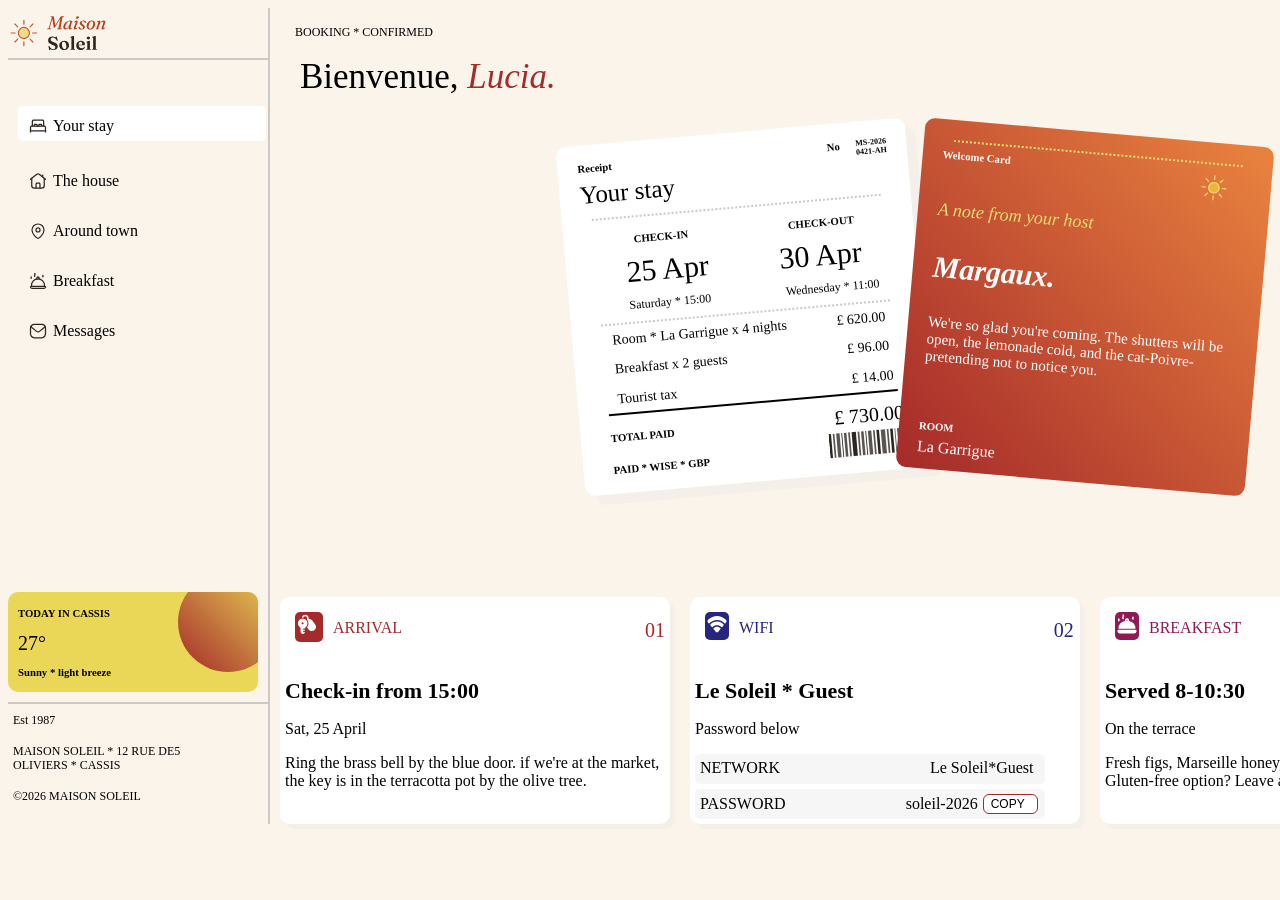
==== index.HTML @ 8a1f59ab "first commit" ====
<!DOCTYPE html>
<html lang="en">
<head>
    <meta charset="UTF-8">
    <meta name="viewport" content="width=device-width, initial-scale=1.0">
    <title></title>
    <link rel="stylesheet" href="hotel.css">
    <script src="hotel.js" defer></script>
</head>
<body>
    <div class="side-bar">
 <header>
    <div class="logo-container">
        <img class="logo" src="logo.svg" alt="Logo">
       <button class="open-sidebar-button" id="open-sidebar-button" onclick="openSidebar()" aria-label="open sidebar" aria-expanded="false" aria-controls="navbar">
            <img src="icon-menu.svg" alt="Menu">
      </button>
      </div>
      <div class="menu-list">
    <nav class="show" id="navbar">
        <ul class="navs">
            <li><button id="close-sidebar-button" onclick="closeSidebar()" aria-label="close sidebar" ><img src="icon-close.svg" alt="Close"></button></li>
            <div class="your-stay">
            <li>
               <img src="icon-bed.svg" alt=""> Your stay
            </li>
            </div>
            <li>
              <img src="icon-house.svg" alt=""> The house
            </li>
            <li class="around-town">
              <img src="icon-pin.svg" alt=""> Around town 
            </li>
            <li>
              <img src="icon-breakfast-outline.svg" alt=""> Breakfast
            </li>
            <li>
              <img src="icon-mail.svg" alt=""> Messages
            </li>
        </ul>
        </div>
    </nav>

 </header> 
 <div class="weather-container">
   <div class="top-circle"></div>
    <h6 class="weather-heading">TODAY IN CASSIS</h6>
    <p class="temperature-1">27°</p>
    <h6 class="weather-description">Sunny * light breeze</h6>
 </div>  
 <div class="foot">
 <footer>
    <p>Est 1987</p>
    <p class="rue-de5">MAISON SOLEIL * 12 RUE DE5</p>
    <p class="oliviers">OLIVIERS * CASSIS</p>
    <P>&copy;2026 MAISON SOLEIL</P>
 </footer>
 </div>
 </div>
 <div class="main-content">
    <p class="booking-status">BOOKING * CONFIRMED</p>
     <div class="greetings">
      <P id="greeting-text">Bienvenue, <em>Lucia.</em></P>
      </div>
      <div class="greet-receipt">
      <div>
      <button class="print-receipt" id="print-receipt" onclick="printReceipt()"><p>Print receipt</p></button>
      </div>
      <div>
      <button class="add-to-calendar" id="add-to-calendar" onclick="addToGoogleCalendar()"><p>Add to calendar</p></button>
      </div>
    </div>
    <div class="cards">
       <img class="sun-image" src="illustration-sun.svg" alt="">
 <div class="stay-receipt">
      <section id="receipt">
         <div class="receipt-top">
         <h6 class="rpt-mstk">Receipt</h6>
         <h6 class="receipt-no">No</h6>
         <div class="bookings">
         <h6 class="booking-no">MS-2026</h6><h6 class="booking-ref">0421-AH</h6>
         </div>
         </div>
         <div class="stay-description-container">
         <p class="stay-description">Your stay</p>
         </div>
         <div class="checks">
            <h6>CHECK-IN</h6><h6>CHECK-OUT</h6>
         </div>
         <div class="dates">
            <date>25 Apr</date><date>30 Apr</date>
         </div>
         <div class="day">
            <date class="day-date">Saturday * 15:00</date><date class="days-date" >Wednesday * 11:00</date>
         </div>
         <div class="guests">
         <div class="nights">
            <p>Room * La Garrigue x 4 nights</p><p>£ 620.00</p>
         </div>
         <div class="meals">
            <p>Breakfast x 2 guests</p><p>£ 96.00</p>
         </div>
         <div class="tax">
            <p>Tourist tax</p><p>£ 14.00</p>
         </div>
         </div>
         <div class="payment">
            <h6>TOTAL PAID</h6><p class="total-amount">£ 730.00</p>
         </div>
         <div class="payment-method">
            <h6>PAID * WISE * GBP</h6>
            <img class="barcode" src="icon-barcode.svg" alt="Barcode">
         </div>
      </section>
 </div>
 <div class="welcome-card">
   <div class="welcome-card-top">
   <h6 class="welcomes">Welcome Card</h6>
   <img id="sun-img" width="20" height="20" src="icon-sun.svg" alt="">
   </div>
   <p class="message-head">A note from your host</p>
   <h3 class="host-name">Margaux.</h3>
   <p class="welcome-message">We're so glad you're coming. The shutters will be open, the lemonade cold, and the cat-Poivre-pretending not to notice you.</p>
   <h6 class="roomh6">ROOM</h6>
   <p>La Garrigue</p>
</div>
    </div>
    <div class="base-divs">
   <div class="arrival-div">
      <div class="arrival-top-texts">
      <div id="key">
         <img src="icon-key.svg" alt="">
      </div>
      <p id="arrive">ARRIVAL</p>
      <p id="arrive-01">01</p>
      </div>
      <p><strong>Check-in from 15:00</strong></p>
      <p>Sat, 25 April</p>
      <p>Ring the brass bell by the blue door. if we're at the market, the key is in the terracotta pot by the olive tree.</p>
   </div>
   <div class="wifi-div">
      <div class="wifi-top-texts">
         <div class="image-bg">
            <img src="icon-wifi.svg" alt="">
         </div>
         <p id="wifi">WIFI</p>
         <p id="wifi-02">02</p>
      </div>
      <p><strong>Le Soleil * Guest</strong></p>
      <p>Password below</p>
      <div class="network">NETWORK <p>Le Soleil*Guest</p></div>
      <div class="wifis">PASSWORD <p class="wifi-password">soleil-2026</p>
      <button type="button" class="copy" data-copy=".wifi-password">
         <p class="copy-label">COPY</p>
      </button>
      </div>
      </div>
   <div class="breakfast-div">
      <div class="breakfast-top-texts">
         <div class="breakfast-bg">
            <img src="icon-breakfast.svg" alt="">
         </div>
         <p id="breakfast">BREAKFAST</p>
         <p id="breakfast-03">03</p>
      </div>
      <p><strong>Served 8-10:30</strong></p>
      <p>On the terrace</p>
      <p>Fresh figs, Marseille honey, pain au levain, and espresso. Gluten-free option? Leave a note the night before</p>
   </div>
 </div>
 </div>
</body>
</html>
---- hotel.css ----
.navs {display:flex; list-style: none; gap: 30px; flex-direction: column; margin-left: -20px; line-height: 1.0; cursor: pointer;}

body {background-color: rgb(251, 244, 235); display: flex;}

.navs li {display: flex; align-items: center; gap: 5px;}

.logo {width: 100px; height: 50px; margin-bottom: 0px;}

span {display: block; margin-left: 50px; margin-top: -20px;}

.logo-container {border-bottom: 2px solid #ccc8c8; width: 260px; display: flex; justify-content: space-between;}

.your-stay {margin-left:-10px; background-color: #ffffff; width: 248px; height: 35px; color: #000; padding: 10px; box-sizing: border-box; border-radius: 5px;}

.menu-list {gap: 20px;}

.around-town:hover {background-color: #ffffff; margin-left: -10px; width: 248px; height: 35px; padding: 10px; box-sizing: border-box; border-radius: 5px;}

.weather-container {text-align: left; margin-top: 235px; align-items: center; padding: 10px;
     box-sizing: border-box; margin-right: 10px;  background-color: hsl(52, 78%, 63%); position: relative;
     border-radius: 10px; width: 250px; height: 100px; line-height: 0.3; overflow: hidden;}

.top-circle {width: 100px; height: 100px; border-radius: 50%; background-image:
     linear-gradient(to left bottom, hsl(52, 78%, 63%), rgb(165, 42, 42)); 
      position: absolute; margin-left: 160px; margin-top: -30px;}

.side-bar {border-right: 2px solid #ccc8c8; display: flex;
     flex-direction: column;}

.temperature-1 {font-size: 20px;}

.contents {border-right: 2px solid #ccc8c8; width: 270px;}

.weather-heading {margin-top: 10px;}

.foot  {border-top: 2px solid #ccc8c8; width: 260px;}
 
.stay-receipt {background-color: white; width: 350px; padding: 20px; height: 350px; position: absolute; 
    top: 0; left: 0; transform: rotate(-5deg); border-radius: 10px; box-sizing: border-box;
     box-shadow: 10px 10px rgba(224, 224, 224, 0.3);}

.stay-receipt h6 {margin-top: 0; margin-bottom: 0px;}

.cards {display: flex; flex-direction: row; margin-left: 300px; margin-top: 40px; position: relative; width: max-content; height: fit-content;}

.welcome-card {background-image: linear-gradient(to right top, rgb(165, 42, 42), rgb(234, 131, 63));
     border-radius: 10px; width: 350px;
     height: 350px; color: white; margin-left: 90px; position: absolute; top: 0px; left: 250px;
     padding: 20px; box-sizing: border-box; transform: rotate(5deg);}

.cards:hover .stay-receipt {transform: rotate(5deg); cursor: pointer;  position: absolute; left: -160px; transition:all ease-in-out 2s;}

.cards:hover .welcome-card {transform: rotate(-5deg); cursor: pointer; position: absolute; right: -160px; transition: all 2s ease-in-out;}

.cards img {width: 150px; height: 150px; margin-left: 190px; margin-top: 70px;}

main-content {width: 100%;}

.base-divs {display: flex; gap: 10px; margin-top: 245px; margin-left: 10px; gap: 20px;}

.arrival-div, .wifi-div, .breakfast-div {background-color: #ffffff; border-radius: 10px; box-shadow: 5px 5px rgba(224, 224, 224, 0.3); width: 390px; min-height: 180px; padding: 5px; box-sizing: border-box;}

.greetings {display: flex;}

.greet-receipt {display: flex; margin-top: -70px;}

.print-receipt {height: 30px; width: 80px;
     background-color: #ffffff; border: 2px solid rgb(165, 42, 42);
     border-radius: 15px; box-sizing: border-box; margin-left: 1040px; 
     font-size: 12px; color: black; padding: 5px; align-items: center;}

.print-receipt p {margin-top: 0px;}

.print-receipt:hover {background-color: black; color: white; cursor: pointer;}

.add-to-calendar {height: 30px; width: 100px; margin-left: 10px; background-color: black;
     color: white; border-radius: 15px; box-sizing: border-box; padding-left: 5px; 
     font-size: 12px; border: 2px solid rgb(165, 42, 42); padding: 5px; align-items: center;}

.add-to-calendar p {margin-top: 0px;}

.add-to-calendar:hover {background-color: white; color: black; cursor: pointer;}

#key {width: 30px; height: 30px; background-color: rgb(165, 42, 42); border-radius: 5px; margin-left: 10px;}

.arrival-top-texts p {color: rgb(165, 42, 42);}


.arrival-top-texts {display: flex; gap: 10px; margin-top: 10px; }

#arrive {margin-top: 7px;}

#wifi {margin-top: 7px;}

.wifi-top-texts {display: flex; gap: 10px; margin-top: 10px; }

#arrive-01 {margin-left: 233px; margin-top: 7px; font-size: 20px; }

#wifi-02 {margin-left: 270px; margin-top: 7px; font-size: 20px; }

.image-bg {width: fit-content; height: fit-content; background-color: rgba(24, 24, 119, 0.936); border-radius: 5px; 
    margin-left: 10px;}

.wifi-top-texts p {color: rgba(24, 24, 119, 0.936);}

.breakfast-top-texts {display: flex; gap: 10px; margin-top: 10px; }

#breakfast {margin-top: 7px;}

#breakfast-03 {margin-left: 213px; margin-top: 7px; font-size: 20px;}

.breakfast-bg {width: fit-content; height: fit-content; background-color: rgba(139, 11, 73, 0.936); 
    border-radius: 5px; margin-left: 10px;}

.breakfast-top-texts p {color: rgba(139, 11, 73, 0.936);}

.arrival-div strong {font-size: 22px;}

.breakfast-div strong {font-size: 22px;}

.wifi-div strong {font-size: 22px;}

.network {display: flex; flex-direction: row; width: 350px; padding: 5px; height: 30px; 
    box-sizing: border-box; border-radius: 5px; background-color: rgba(224, 224, 224, 0.3);}

.network p {margin-left: 150px; margin-top: 0px;}

.wifis p {margin-left: 120px; margin-top: 15px;}

.wifis {margin-top: 5px; display: flex; align-items: center; flex-direction: row; width: 350px; padding: 5px; height: 30px; box-sizing: border-box; border-radius: 5px; background-color: rgba(224, 224, 224, 0.3);}

.copy {margin-top: 5px; margin-bottom: 5px; margin-left: 5px; display: flex; 
    color: black;
    flex-direction: row; width: 55px; padding: 5px;
    height: 20px;  border-radius: 6px; 
    background-color: white; align-items: center; padding: 8px 12px;
    gap: 8px; border: none; outline: none; cursor: pointer; border: 1px solid rgb(165, 42, 42);}

.copy p {margin: 0px; margin-left: -5px; font-size: 12px;}

.copy:active {background-color: white;}

.copy:disabled {background-color: black; color: white; cursor: not-allowed;}

.booking-status { margin-left: 20px; padding: 5px; font-size: 12px;}

.greetings p { margin-top: 0px; }

.greetings {margin-left: 30px;}

#greeting-text {font-size: 35px;}

#greeting-text em {color: rgb(165, 42, 42);}

.foot p {font-size: 12px; text-align: left; margin-left: 5px; padding-bottom: 10px;}
.foot {line-height: 0.75; margin-top: 10px;}

.rue-de5 {margin-bottom: 0px;}

.oliviers {margin-top: -5px;}

#sun-img {width: 30px; height: 30px; margin-top: 5px;}

.welcome-message {font-size: 15px;}

.host-name {font-size: 30px; font-style: italic;}

.message-head {font-style: italic; font-size: 18px; color: rgb(228, 221, 113);}

.roomh6 {margin-top: 55px; margin-bottom: -10px; }

.welcome-card-top {display: flex; align-items: center; gap: -30px;
     width: 290px; height: 40px; margin-left: 10px; border-top: 2px dotted rgb(228, 221, 113);}

.welcome-card-top h6 {margin-top: -15px; margin-bottom: 0px;}

.welcomes {margin-left: -10px;}

.receipt-top {display: flex; justify-content: space-between; align-items: center; margin-top: -10px;}


.bookings {display: block; margin-top: 7px; font-size: 12px;}

.receipt-top h6 {margin-top: 0px; margin-bottom: 0px;}

.receipt-no {margin-left: 200px;}

.stay-description {margin-top: 1px; font-size: 25px; margin-left: -10px;}

.stay-description-container {width: 290px; height: 40px; margin-left: 10px; box-sizing: 
    border-box; border-bottom: 2px dotted #ccc8c8;}

.checks {display: flex;  gap: 100px; margin-left: 50px; margin-top: 15px;}

.dates {display: flex; gap: 71px; font-family:Cambria, Cochin, Georgia, Times, 'Times New Roman', 
    serif; font-size: 30px; margin-left: 40px; margin-top: 10px;}

.day {display: flex; margin-left: 10px; gap: 75px; box-sizing: border-box; font-size: 12px; 
    border-bottom: 2px dotted #ccc8c8; width: 290px; height: 35px; }

.day-date {margin-left: 30px; margin-top: 9px;}

.days-date {margin-top: 9px;}

.nights {display: flex; align-items: center; gap: 50px; margin-left: 10px; font-size: 14px;}

.meals {display: flex; align-items: center; gap: 120px; margin-left: 10px; font-size: 14px;}

.tax {display: flex; align-items: center; gap: 175px; margin-left: 10px; font-size: 14px;}

.guests {line-height: 0.1; border-bottom: 2px solid black; margin-left: 10px; box-sizing: border-box; width: 290px;}

.payment {display: flex; align-items: center; gap: 160px; margin-left: 10px; margin-top: -10px;}

.total-amount {font-size: 20px;}

.payment-method img {width: 80px; height: 30px; margin-right: -10px; margin-top: 1px; margin-left: 120px;}

.payment-method {display: flex; flex-direction: row;  gap: px;   margin-top: -20px}

.payment-method h6 {margin-top: 15px; margin-bottom: 0px; margin-left: 10px;}

#close-sidebar-button {background: none; border: none; padding: 1em; display: none; margin-top: 0px; margin-bottom: 0px;}

#open-sidebar-button {background: none; border: none; padding: 1em; width: 50px;
     height: 50px; margin-left: 90px; margin-top: 0px; display: none;}

#overlay {background-color: rgba(0, 0, 0, 0.5); position: fixed; 
    inset: 0; z-index: 8; pointer-events: none; opacity: 0; display: none;}

@media print {
    body * {
        visibility: hidden;
    }

    #receipt, #receipt * {
        visibility: visible;
    }

    #receipt {
        position: absolute;
        left: 0;
        top: 0;
        transform: none;
        box-shadow: none;
        width: 100%;
    }

}



@media screen and (max-width: 768px) {
    body {display: flex; flex-direction: column; min-height: 100vh; line-height: 1.5em;}
    
    .weather-container {display: none;}

    #open-sidebar-button {
        display: block;
    }

    .print-receipt {margin-left: 0px; display: inline-flex; padding-left: 5px;
         padding-top: 15px; margin-top: 10px;}

    .add-to-calendar {display: inline-flex; padding-left: 5px; margin-top: 10px; padding-top: 15px;}

    .cards {flex-direction: column; margin-left: 0px; line-height: 1.0em; gap: 20px;
         margin: 0 auto;
        }

    .welcome-card {margin-left: 0px;}

    .base-divs {flex-direction: column; margin-top: 20px; width: 350px;  margin-right: auto; margin-left: auto;}

    .arrival-div, .wifi-div, .breakfast-div {width: 350px; margin-right: auto; margin-left: auto;}

    #close-sidebar-button {
        display: block;
    }

    #arrive-01 {margin-left: 185px;}

    #wifi-02 {margin-left: 225px;}

    #breakfast-03 {margin-left: 170px;}
    
    nav {
        position: fixed;
        top: 0; right: -100%; height: 100vh; width: min(15em, 100%);
        z-index: 10;
        border-left: 1px solid #ccc;
    }

    .side-bar  {display: flex;
     flex-direction: column;
    }


    nav.show {
        right: 0;
    }

    
    

    nav ul {
        width: 100%;
        flex-direction: column;
    }

    .stay-receipt {position: static; transform: none; margin-top: 20px;}

    .welcome-card {position: static; transform: none;}

    .cards:hover .stay-receipt {position: static; transform: none;}

   .cards:hover .welcome-card {position: static; transform: none;}

    .foot{display: none;}

    .sun-image {display: none;}

    .booking-status {margin-left: 60px;}

    .greetings {flex-direction: column; justify-content: flex-start; margin-left: 70px;}

    .greet-receipt {display: flex; flex-direction: row;
         align-items: center; gap: 20px; margin-top: -20px; margin-left: 80px;}

    .logo-container {
        border-bottom: 2px solid #ccc8c8; width: 100%; margin-bottom: 0px;
    }
}
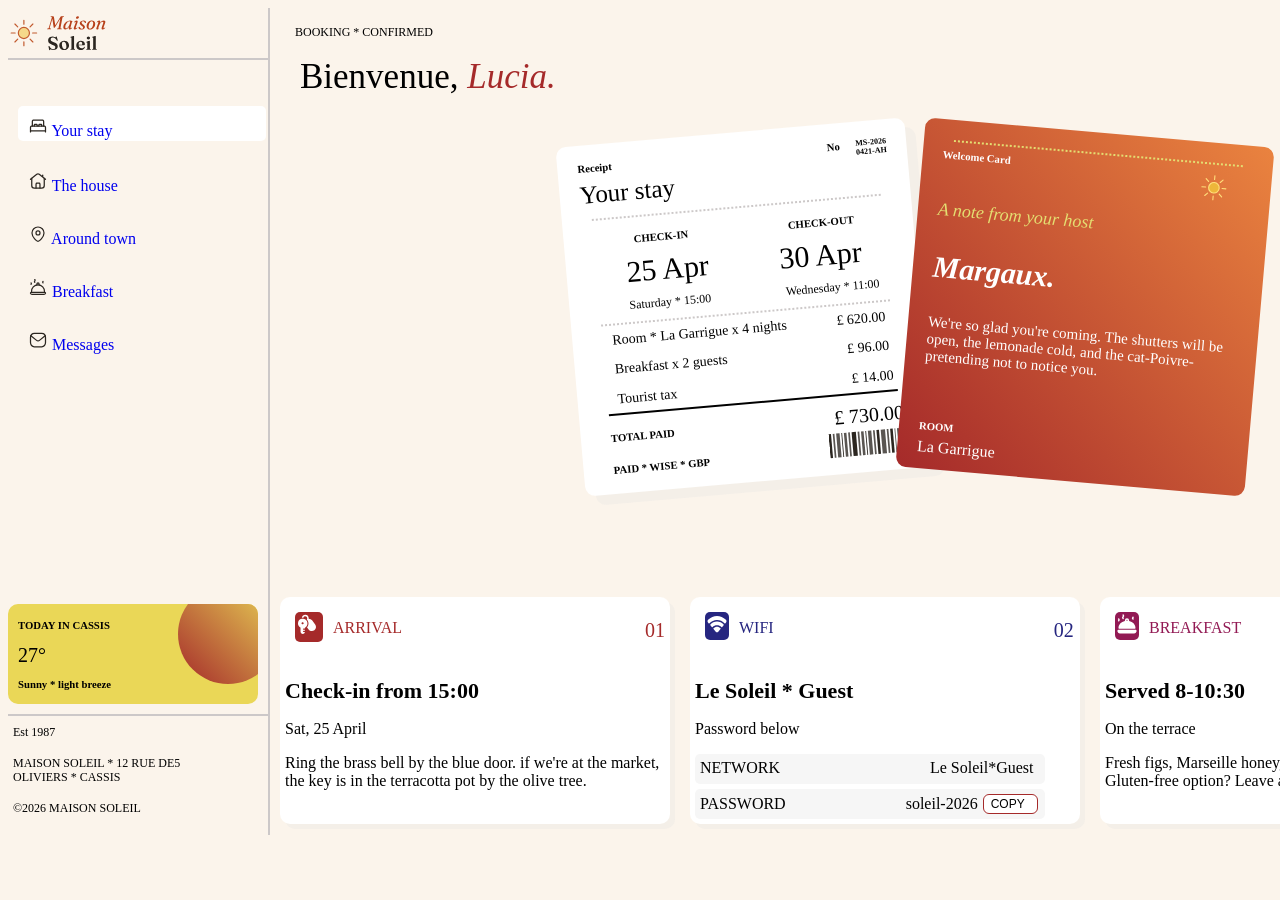
==== commit 07700a09: "Replace list items with anchor tags for navigation" ====
--- a/index.HTML
+++ b/index.HTML
@@ -22,20 +22,20 @@
             <li><button id="close-sidebar-button" onclick="closeSidebar()" aria-label="close sidebar" ><img src="icon-close.svg" alt="Close"></button></li>
             <div class="your-stay">
             <li>
-               <img src="icon-bed.svg" alt=""> Your stay
+              <a href="#"><img src="icon-bed.svg" alt=""> Your stay</a>
             </li>
             </div>
             <li>
-              <img src="icon-house.svg" alt=""> The house
+              <a href="#"><img src="icon-house.svg" alt=""> The house</a>
             </li>
             <li class="around-town">
-              <img src="icon-pin.svg" alt=""> Around town 
+              <a href="#"><img src="icon-pin.svg" alt=""> Around town </a>
             </li>
             <li>
-              <img src="icon-breakfast-outline.svg" alt=""> Breakfast
+              <a href="#"><img src="icon-breakfast-outline.svg" alt=""> Breakfast</a>
             </li>
             <li>
-              <img src="icon-mail.svg" alt=""> Messages
+              <a href="#"><img src="icon-mail.svg" alt=""> Messages</a>
             </li>
         </ul>
         </div>
@@ -170,4 +170,4 @@
  </div>
  </div>
 </body>
-</html>+</html>
--- a/hotel.css
+++ b/hotel.css
@@ -1,4 +1,6 @@
 .navs {display:flex; list-style: none; gap: 30px; flex-direction: column; margin-left: -20px; line-height: 1.0; cursor: pointer;}
+
+.navs a {text-decoration: none;}
 
 body {background-color: rgb(251, 244, 235); display: flex;}
 
@@ -64,7 +66,7 @@
 
 .greet-receipt {display: flex; margin-top: -70px;}
 
-.print-receipt {height: 30px; width: 80px;
+.print-receipt {height: 30px; width: 100px;
      background-color: #ffffff; border: 2px solid rgb(165, 42, 42);
      border-radius: 15px; box-sizing: border-box; margin-left: 1040px; 
      font-size: 12px; color: black; padding: 5px; align-items: center;}
@@ -73,7 +75,7 @@
 
 .print-receipt:hover {background-color: black; color: white; cursor: pointer;}
 
-.add-to-calendar {height: 30px; width: 100px; margin-left: 10px; background-color: black;
+.add-to-calendar {height: 30px; width: 120px; margin-left: 10px; background-color: black;
      color: white; border-radius: 15px; box-sizing: border-box; padding-left: 5px; 
      font-size: 12px; border: 2px solid rgb(165, 42, 42); padding: 5px; align-items: center;}
 
@@ -259,10 +261,10 @@
         display: block;
     }
 
-    .print-receipt {margin-left: 0px; display: inline-flex; padding-left: 5px;
+    .print-receipt {margin-left: 0px; display: inline-flex; padding-left: 10px;
          padding-top: 15px; margin-top: 10px;}
 
-    .add-to-calendar {display: inline-flex; padding-left: 5px; margin-top: 10px; padding-top: 15px;}
+    .add-to-calendar {display: inline-flex; padding-left: 10px; margin-top: 10px; padding-top: 15px;}
 
     .cards {flex-direction: column; margin-left: 0px; line-height: 1.0em; gap: 20px;
          margin: 0 auto;
@@ -289,6 +291,7 @@
         top: 0; right: -100%; height: 100vh; width: min(15em, 100%);
         z-index: 10;
         border-left: 1px solid #ccc;
+        background-color: rgb(165, 42, 42);
     }
 
     .side-bar  {display: flex;
